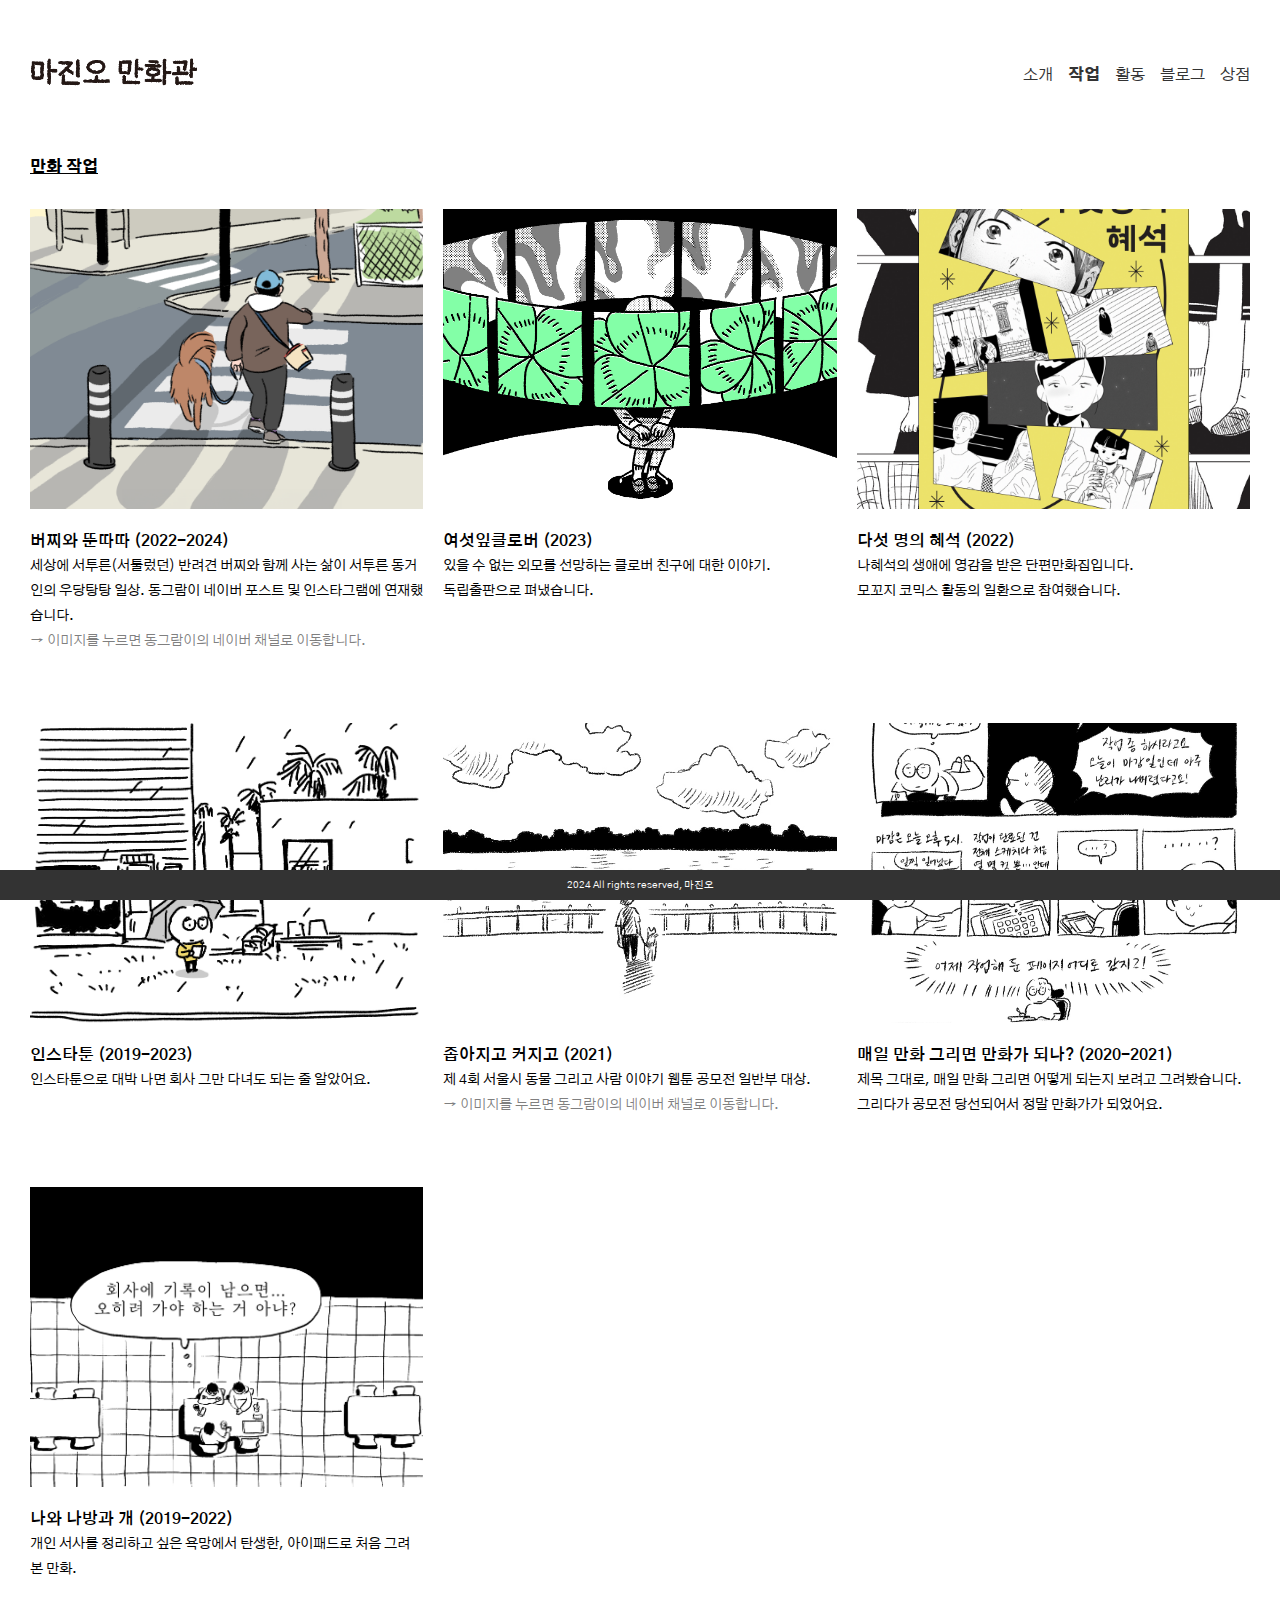
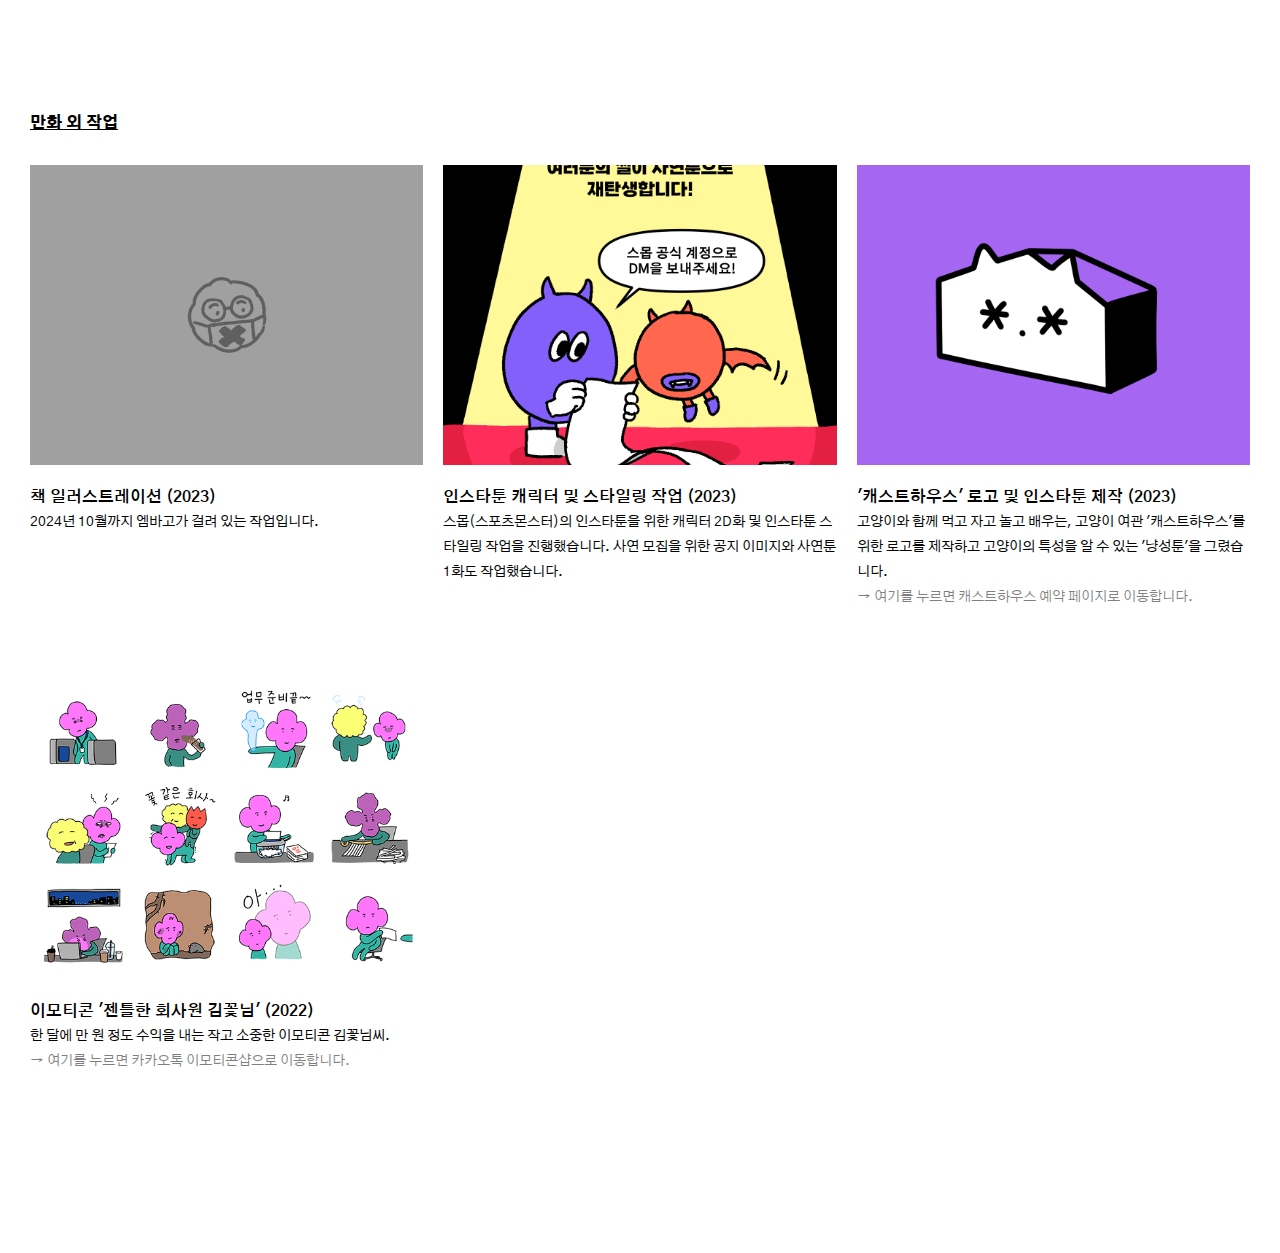
==== index.html @ d232bfde "Copy & Pasting from the original" ====
<!DOCTYPE html>
<html lang="en">
<head>
    <meta charset="UTF-8">
    <meta name="viewport" content="width=device-width, initial-scale=1.0">
    <title>마진오 만화관</title>
    <!-- Other meta tags and title -->
    <link href="reset.css" rel="stylesheet" />
    <link href="style.css" rel="stylesheet" />
    <link href="top-nav.css" rel="stylesheet" />
    <link href="section.css" rel="stylesheet" />
    <link href="footer.css" rel="stylesheet" />
    <!-- Other meta tags and title -->
    <style>
        @import url('https://fonts.googleapis.com/css2?family=Gothic+A1:wght@400;600;800&display=swap');
    </style> 

</head>
<body>
    <header>
        <!-- Top Navigation Bar Code -->
        <nav class="top-nav">
            <div class="home">
                <img src="img/header.png" height="30">
            </div>
            <ul class="menu" id="menu">
                <li><a href="introduction.html">소개</a></li>
                <li><a href="index.html"><span class="gothic-a1-extrabold">작업</span></a></li>
                <li><a href="activity.html">활동</a></li>
                <li><a href="blog.html">블로그</a></li>
                <li><a href="http://smartstore.naver.com/marginooo" target="_blank">상점</a></li>
            </ul>
            <img src="img/Hamburger_icon.png" id="hamburger">
        </nav>
        <nav class="mobile-nav"> 
            <ul class="mobile-menu hidden" id="mobile-menu">
                <li><a href="introduction.html">소개</a></li>
                <li><a href="index.html"><span class="gothic-a1-extrabold">작업</span></a></li>
                <li><a href="activity.html">활동</a></li>
                <li><a href="blog.html">블로그</a></li>
                <li><a href="http://smartstore.naver.com/marginooo" target="_blank">상점</a></li>
            </ul>
        </nav>
    </header>

    <main>

        <h2 class="gothic-a1-extrabold category">만화 작업</h2>
        <div class="works">
            <!-- 작업 관련 내용들 -->
            <div class="works-box">
                <div class="works-box-img">
                    <a href="https://post.naver.com/my/series/detail.naver?seriesNo=675885&memberNo=38419283" target="_blank">
                        <img src="img/works_2024_buzzy.png" /></a>
                </div>
                <div class="works-box-text">
                    <h3 class="gothic-a1-semibold">버찌와 뚠따따 (2022-2024)</h3>
                    <span>세상에 서투른(서툴렀던) 반려견 버찌와 함께 사는 삶이 서투른 동거인의 우당탕탕 일상. 동그람이 네이버 포스트 및 인스타그램에 연재했습니다.</span><br>
                    <a href="https://post.naver.com/my/series/detail.naver?seriesNo=675885&memberNo=38419283" target="_blank">
                        <span class="footnote">→ 이미지를 누르면 동그람이의 네이버 채널로 이동합니다.</span>
                    </a>
                </div>
            </div>

            <div class="works-box">
                <div class="works-box-img">
                    <a href="work_sixleaf.html" target="_self">
                        <img src="img/works_2023_clover.jpg" /></a>
                </div>
                <div class="works-box-text">
                    <h3 class="gothic-a1-semibold">여섯잎클로버 (2023)</h3>
                    <span>있을 수 없는 외모를 선망하는 클로버 친구에 대한 이야기. <br>독립출판으로 펴냈습니다.</span>
                </div>
            </div>

            <div class="works-box">
                <div class="works-box-img">
                    <a href="work_five.html" target="_self">
                      <img src="img/works_2022_hyeseock.jpg" /></a>
                </div>
                <div class="works-box-text">
                    <h3 class="gothic-a1-semibold">다섯 명의 혜석 (2022)</h3>
                    <span>나혜석의 생애에 영감을 받은 단편만화집입니다. <br>모꼬지 코믹스 활동의 일환으로 참여했습니다.</span>
                </div>
            </div>

            <div class="works-box">
                <div class="works-box-img">
                    <img src="img/works_2019_insta.png" />
                </div>
                <div class="works-box-text">
                    <h3 class="gothic-a1-semibold">인스타툰 (2019-2023) </h3>
                    <span>인스타툰으로 대박 나면 회사 그만 다녀도 되는 줄 알았어요.</span>
                </div>
            </div>

            <div class="works-box">
                <div class="works-box-img">
                    <a href="https://post.naver.com/viewer/postView.naver?volumeNo=32727237&memberNo=38419283&navigationType=push" target="_blank">
                        <img src="img/works_2021_small big.jpg" /></a>
                </div>
                <div class="works-box-text">
                    <h3 class="gothic-a1-semibold">좁아지고 커지고 (2021)</h3>
                    <span>제 4회 서울시 동물 그리고 사람 이야기 웹툰 공모전 일반부 대상.</span><br>
                    <a href="https://post.naver.com/viewer/postView.naver?volumeNo=32727237&memberNo=38419283&navigationType=push" target="_blank">
                        <span class="footnote">→ 이미지를 누르면 동그람이의 네이버 채널로 이동합니다.</span>
                    </a>
                </div>
            </div>

            <div class="works-box">
                <div class="works-box-img">
                    <img src="img/works_2021_diary.jpg" />
                </div>
                <div class="works-box-text">
                    <h3 class="gothic-a1-semibold">매일 만화 그리면 만화가 되나? (2020-2021)</h3>
                    <span>제목 그대로, 매일 만화 그리면 어떻게 되는지 보려고 그려봤습니다.<br>
                    그리다가 공모전 당선되어서 정말 만화가가 되었어요.</span>
                </div>
            </div>
        
            <div class="works-box">
                <div class="works-box-img">
                    <img src="img/works_2019_nanagae.png" />
                </div>
                <div class="works-box-text">
                    <h3 class="gothic-a1-semibold">나와 나방과 개 (2019-2022)</h3>
                    <span>개인 서사를 정리하고 싶은 욕망에서 탄생한, 아이패드로 처음 그려 본 만화.</span>
                </div>
            </div>

        </div>

        <!-- 만화 외 작업들 -->
        <h2 class="gothic-a1-extrabold category">만화 외 작업</h2>
        <div class="works">

            <div class="works-box">
                <div class="works-box-img">
                    <img src="img/embargo.png" />
                </div>
                <div class="works-box-text">
                    <h3 class="gothic-a1-semibold">책 일러스트레이션 (2023)</h3>
                    <span>2024년 10월까지 엠바고가 걸려 있는 작업입니다.</span>
                </div>
            </div>

            <div class="works-box">
                <div class="works-box-img">
                    <img src="img/works_2023_smob.png" />
                </div>
                <div class="works-box-text">
                    <h3 class="gothic-a1-semibold">인스타툰 캐릭터 및 스타일링 작업 (2023)</h3>
                    <span>스몹(스포츠몬스터)의 인스타툰을 위한 캐릭터 2D화 및 인스타툰 스타일링 작업을 진행했습니다. 사연 모집을 위한 공지 이미지와 사연툰 1화도 작업했습니다.</span>
                </div>
            </div>

            <div class="works-box">
                <div class="works-box-img">
                    <a href="#" target="_self">
                       <img src="img/works_2023_casthouse.png" />
                    </a>
                </div>
                <div class="works-box-text">
                    <h3 class="gothic-a1-semibold">'캐스트하우스' 로고 및 인스타툰 제작 (2023)</h3>
                    <span>고양이와 함께 먹고 자고 놀고 배우는, 고양이 여관 '캐스트하우스'를 위한 로고를 제작하고
                        고양이의 특성을 알 수 있는 '냥성툰'을 그렸습니다.
                    </span><br>
                    <a href="https://booking.naver.com/booking/3/bizes/958368" target="_blank">
                        <span class="footnote">→ 여기를 누르면 캐스트하우스 예약 페이지로 이동합니다.</span></a>
                </div>
            </div>

            <div class="works-box">
                <div class="works-box-img">
                    <a href="#" target="_self">
                        <img src="img/works_2022_emot.png" />
                    </a>
                </div>
                <div class="works-box-text">
                    <h3 class="gothic-a1-semibold">이모티콘 '젠틀한 회사원 김꽃님' (2022)</h3>
                    <span>한 달에 만 원 정도 수익을 내는 작고 소중한 이모티콘 김꽃님씨.</span><br>
                    <a href="https://e.kakao.com/t/gentle-employee-kkotnim-kim?t_ch=share_link_web" target="_blank">
                        <span class="footnote">→ 여기를 누르면 카카오톡 이모티콘샵으로 이동합니다.</span></a>
                </div>
            </div>

        </div>
 
    </main>

    <footer>
        <div class="footer-content gothic-a1-regular" >
            <p>2024 All rights reserved, 마진오</p>
        </div>
    </footer>

    <script src="script.js"></script>

</body>
</html>
---- style.css ----
.gothic-a1-regular {
  font-family: "Gothic A1", sans-serif;
  font-weight: 400;
  font-style: normal;
  }
  
.gothic-a1-semibold {
  font-family: "Gothic A1", sans-serif;
  font-weight: 600;
  font-style: normal;
}
  
.gothic-a1-extrabold {
  font-family: "Gothic A1", sans-serif;
  font-weight: 800;
  font-style: normal;
}

body {
  font-family: "Gothic A1", sans-serif;
  width: 100%;
  padding-top: 10vh;
  display: flex;
  margin: 0;
  font-size: 16px;
  line-height: 150%;
}

main {
  margin: 45px 10px 30px 10px;
  padding: 20px;
  width: 100%;
}

.headline {
  font-size: 25px;
  padding-bottom: 7px;
}

.middleline {
  font-size: 15px;
  color: rgba(0,0,0,0.6);
}

.footnote {
  font-size: 13px;
  color: rgba(0,0,0,0.5);
}

.border {
  border: 1px solid rgba(0,0,0,0.2);
}

.category {
  margin-bottom: 30px;
  text-decoration: underline;
}

.link {
  text-decoration: underline;
  color: rgb(40, 111, 255);
}

.inactive {
  color: rgba(0,0,0,0.5);
}
---- top-nav.css ----
/* Top Navigation Bar */
header {
    background: #ffffff;
    position: fixed;
    top: 0;
    left: 0;
    width: 100%;
    height: 10vh; /* 10% of viewport height */
    z-index: 1000;
    padding-bottom: 15px;
}

.top-nav {
    display: flex;
    justify-content: space-between;
    align-items: center;
    height: 100%;
    padding: 30px;
}

.hidden {
    display: none;
}

#hamburger {
    height: 30px;
}

ul{
    list-style-type: none;
    padding-inline-start: 0px!important;
}

li{
    list-style-type: none;
}

#menu li {
    padding-right: 15px;
}

#menu li:last-child {
    padding-right: 0px;
}

.top-nav a,
#mobile-menu a {
    text-decoration: none;
    color: #333;
}

@media screen and (min-width: 625px) {

    #menu {
        display: flex;
    }

    #hamburger {
        display: none;
    }

    #mobile-menu {
        display: none;
    }
}

@media screen and (max-width: 625px) {

    #menu {
        display: none;
    }

    #mobile-menu {
        width: 100%;
        position: fixed;
        top: 85px;
    }

    #mobile-menu > li {
        list-style-type: none;
        width: 100%;
        padding: 5px;
        display: flex;
        justify-content: center;
        align-content: center;
        background-color: rgb(255, 255, 255, 0.9);
    }

    #mobile-menu > li:hover {
        background-color: rgb(255, 255, 255, 1);
    }
}
---- section.css ----
.my-profile {
    margin-bottom: 50px;
}

.my-profile img {
    margin-bottom: 20px;
}

.profile-text {
    margin-bottom: 30px;
}

.profile-pic {
    width: 100%;
}

.works {
    display: grid;
    grid-template-columns: repeat(auto-fit, minmax(350px, 1fr));
    gap: 20px; /* Gap between the boxes */
}

.works-box {
    display: flex;
    flex-direction: column;
    width: 100%;
}

.works-box:last-child {
    margin-bottom: 80px;
}

.works-box-text {
    margin-bottom: 50px;
}

.works-box-text span {
    font-size: 14px;
}

.works-box-img {
    height: 300px;
    overflow: hidden;
    position: relative;
    margin-bottom: 20px;
}

.works-box-img img {
    width: 100%;
    height: 100%;
    object-fit: cover;
    object-position: center center;
    transition: opacity 0.3s ease;
}

.works-box-img:hover img {
    opacity: 0.5; /* Dim the image */
}

.works-detail-text {
    font-size: 15px;
}

.works-detail-img img {
    width: 100%;
    height: auto;
}

/* 큰 화면일 때 */
@media screen and (min-width: 800px) {
    
    .works-detail-img {
        display: flex;
        overflow-x: auto;
        height: 570px; /* Set the height of the scroll container */
        padding: 15px;
        box-sizing: border-box;
        margin-bottom: 40px;
    }
    
    .works-detail-img img {
        height: 100%; /* Set the height of the images to 100% of the container height */
        margin-right: 15px; /* Add some space between images */
        object-fit: cover; /* Ensure images cover the full height without distortion */
    }

    .my-profile {
        display: flex;
        flex-direction: row;
    }

    .my-profile img {
        object-fit: cover;
        min-width: 400px;
        max-width: 460px;
        margin-right: 25px;
    }
}

/* 작은 화면일 때 */
@media screen and (max-width: 800px) {

.works-detail-img {
    width: 100%;
}

}
---- footer.css ----
/* Footer */
footer {
    position: fixed;
    bottom: 0;
    left: 0;
    width: 100%;
    background-color: #333;
    color: #fff;
    text-align: center;
    height: 30px;
    display: flex;
    align-items: center;
    justify-content: center;
}

.footer-content {
    font-size: 0.6rem;
    display: center;
}
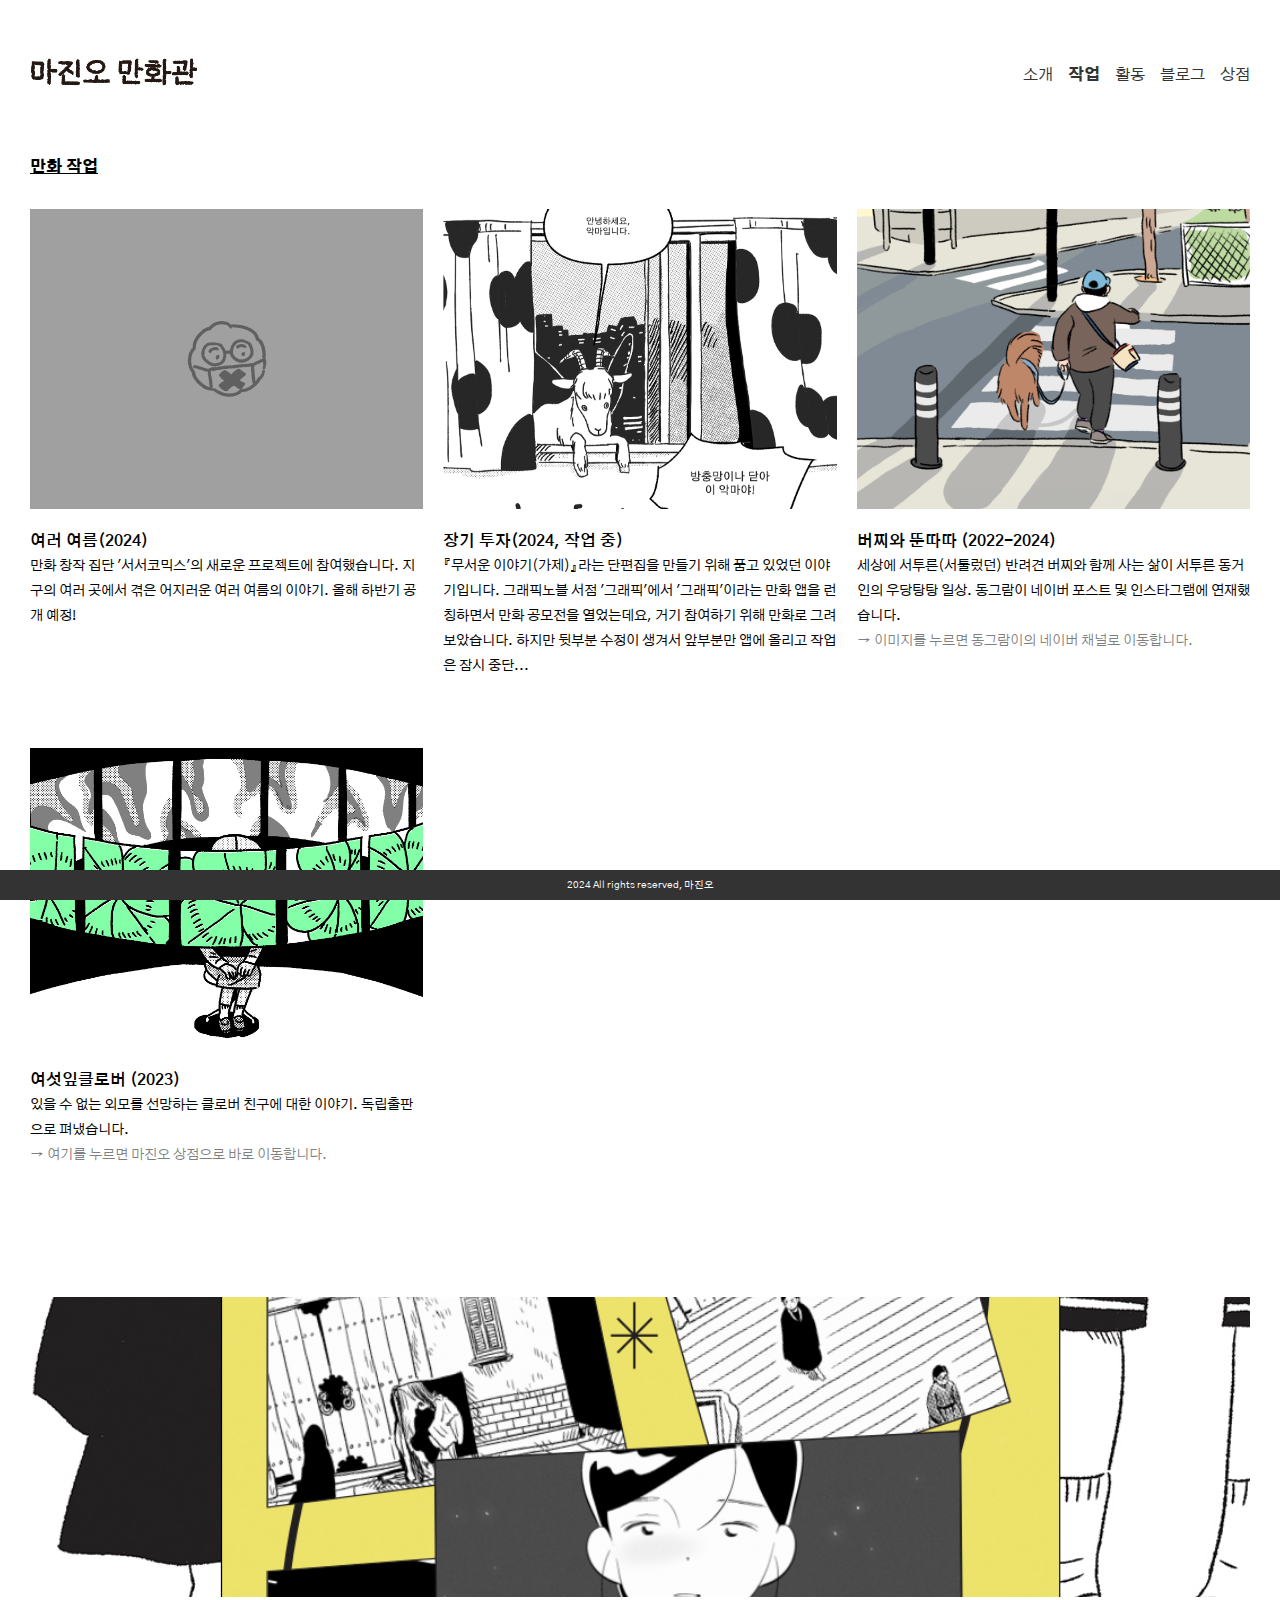
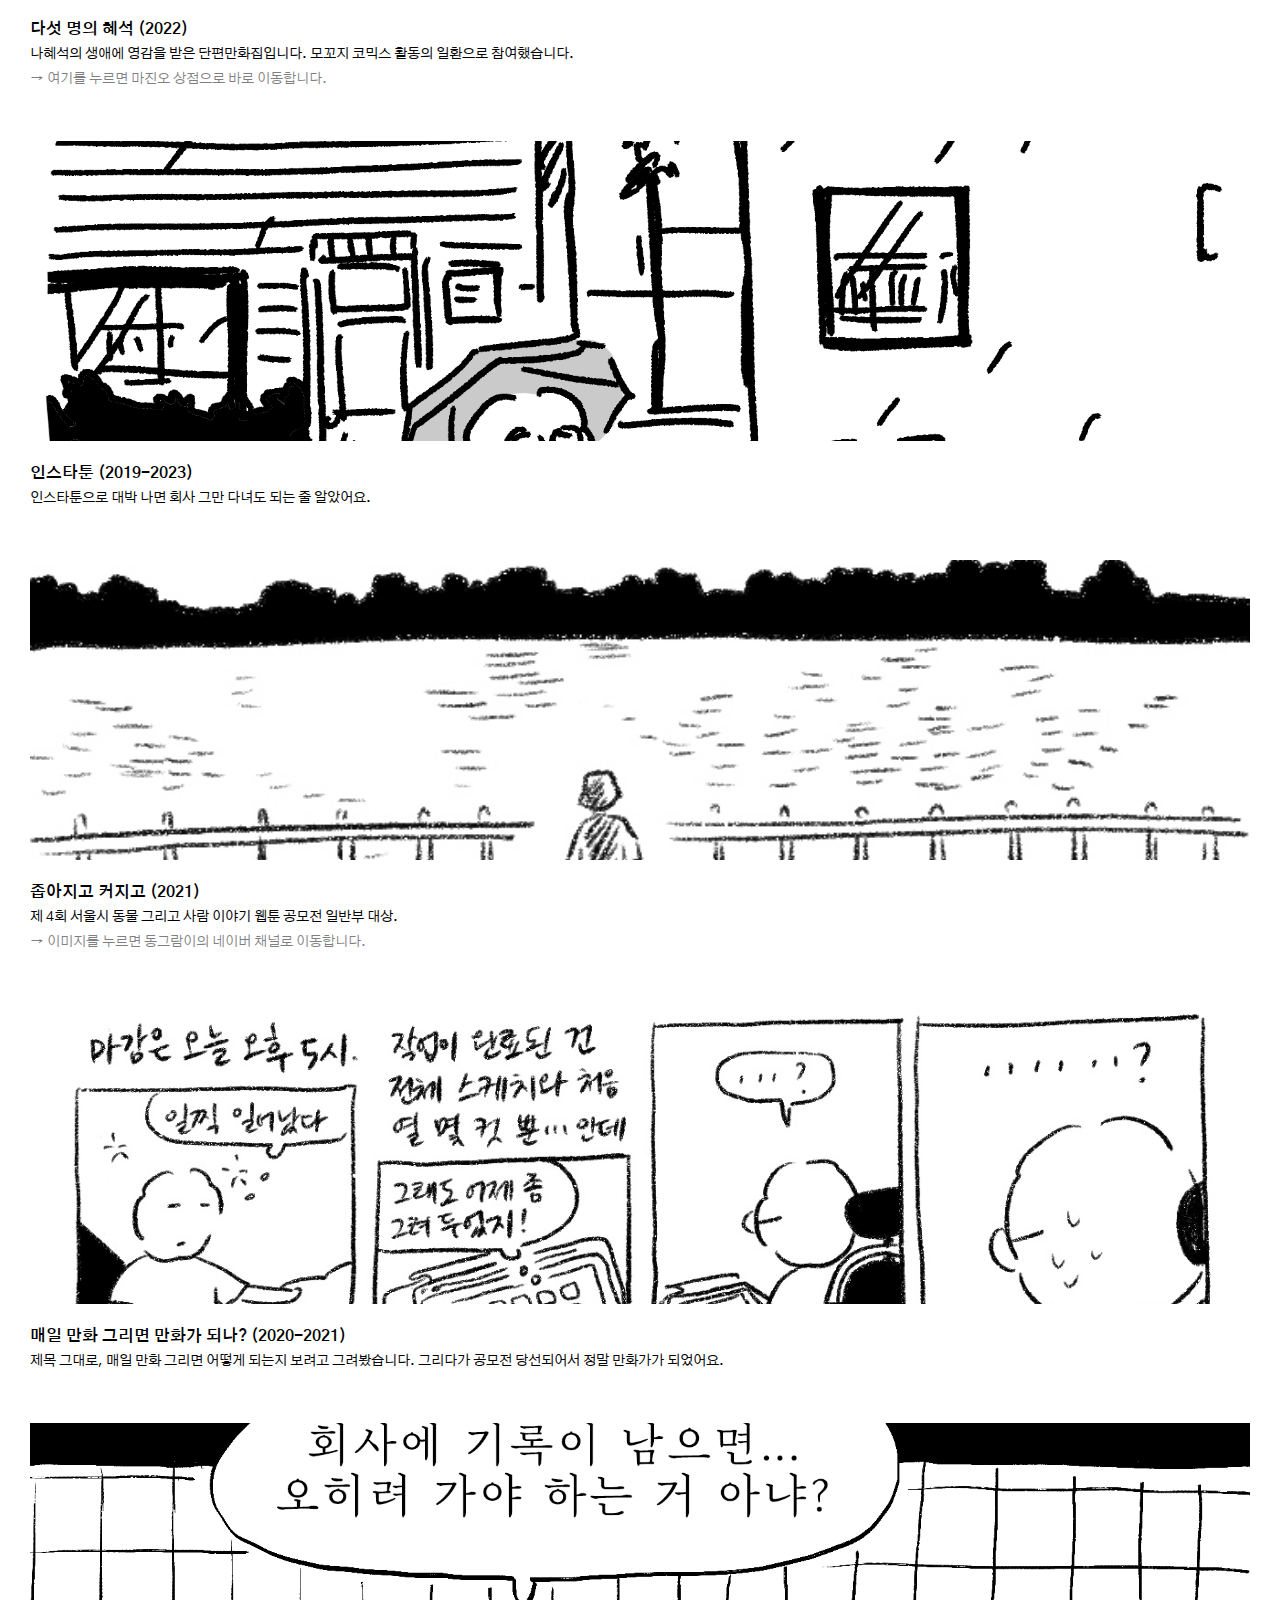
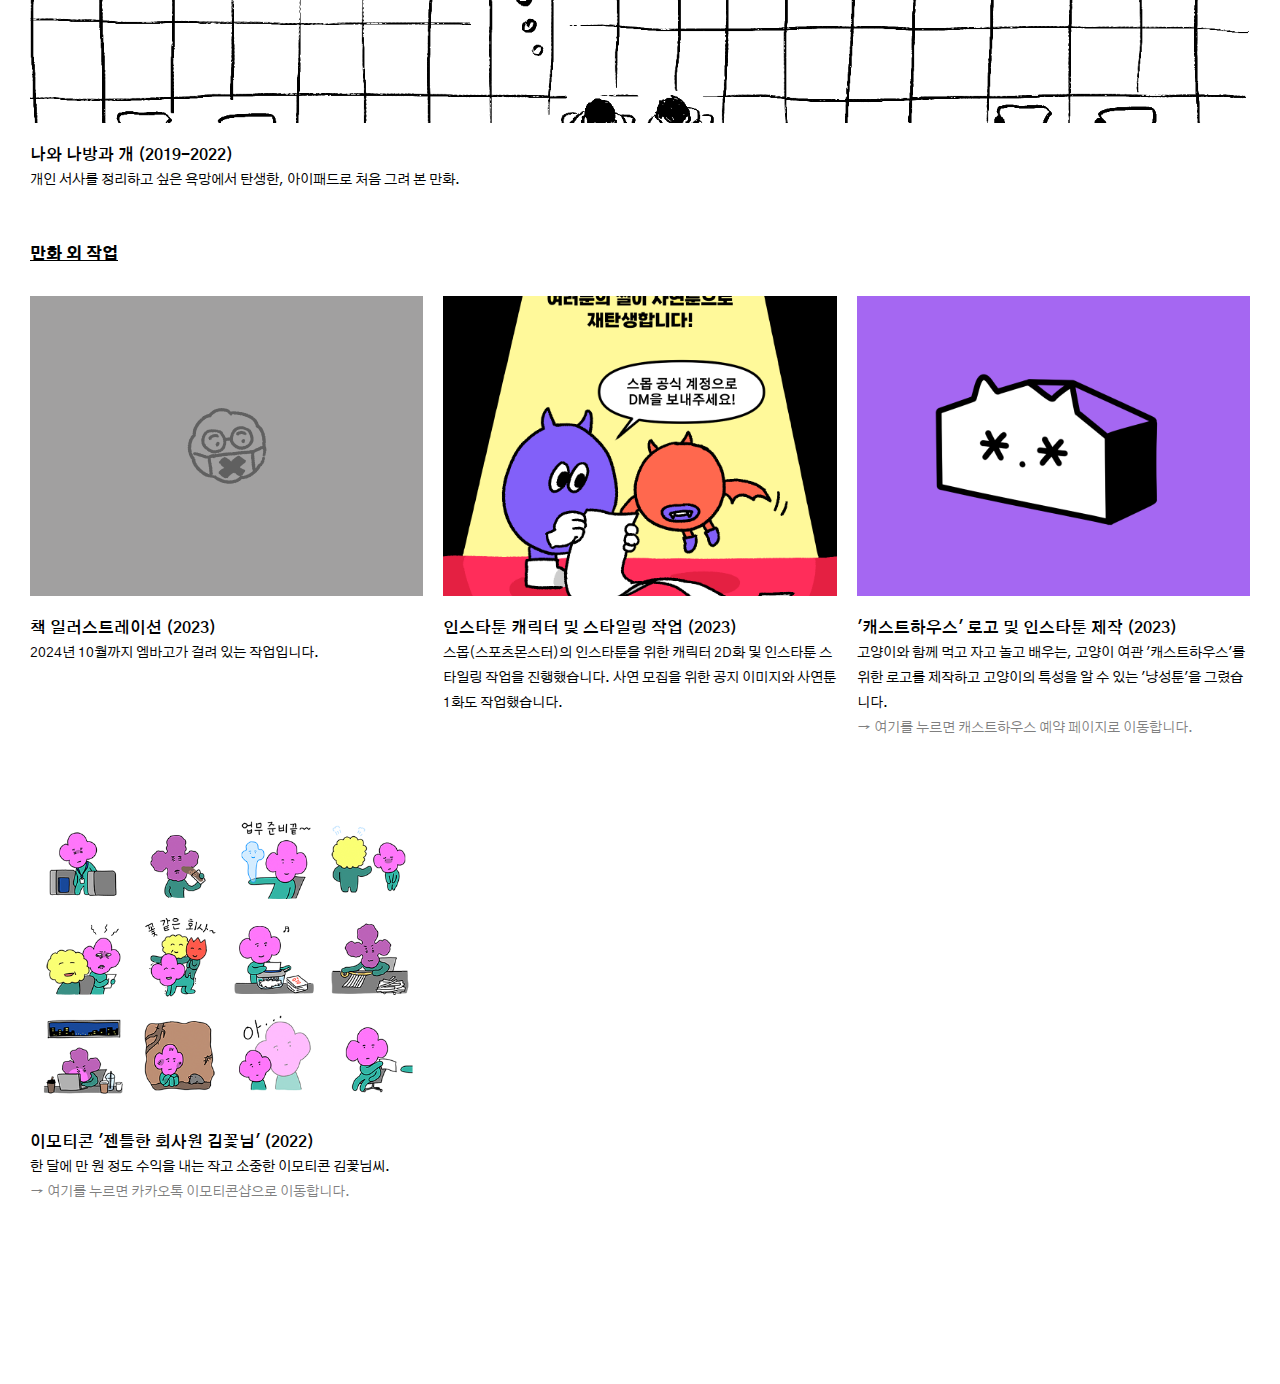
==== commit 777e368a: "Update" ====
--- a/index.html
+++ b/index.html
@@ -50,6 +50,28 @@
             <!-- 작업 관련 내용들 -->
             <div class="works-box">
                 <div class="works-box-img">
+                    <img src="img/embargo.png" />
+                </div>
+                <div class="works-box-text">
+                    <h3 class="gothic-a1-semibold">여러 여름(2024)</h3>
+                    <span>만화 창작 집단 '서서코믹스'의 새로운 프로젝트에 참여했습니다. 지구의 여러 곳에서 겪은 어지러운 여러 여름의 이야기. 올해 하반기 공개 예정!</span>
+                </div>
+            </div>
+
+            <div class="works-box">
+                <div class="works-box-img">
+                    <img src="img/works_2024_invest.png" />
+                </div>
+                <div class="works-box-text">
+                    <h3 class="gothic-a1-semibold">장기 투자(2024, 작업 중)</h3>
+                    <span>『무서운 이야기(가제)』라는 단편집을 만들기 위해 품고 있었던 이야기입니다. 그래픽노블 서점 '그래픽'에서 '그래픽'이라는 만화 앱을 런칭하면서
+                        만화 공모전을 열었는데요, 거기 참여하기 위해 만화로 그려보았습니다. 하지만 뒷부분 수정이 생겨서 앞부분만 앱에 올리고 작업은 잠시 중단...
+                    </span>
+                </div>
+            </div>
+
+            <div class="works-box">
+                <div class="works-box-img">
                     <a href="https://post.naver.com/my/series/detail.naver?seriesNo=675885&memberNo=38419283" target="_blank">
                         <img src="img/works_2024_buzzy.png" /></a>
                 </div>
@@ -69,7 +91,10 @@
                 </div>
                 <div class="works-box-text">
                     <h3 class="gothic-a1-semibold">여섯잎클로버 (2023)</h3>
-                    <span>있을 수 없는 외모를 선망하는 클로버 친구에 대한 이야기. <br>독립출판으로 펴냈습니다.</span>
+                    <span>있을 수 없는 외모를 선망하는 클로버 친구에 대한 이야기. 독립출판으로 펴냈습니다.</span><br>
+                    <a href="https://smartstore.naver.com/marginooo/products/10624830404" target="_blank">
+                        <span class="footnote">→ 여기를 누르면 마진오 상점으로 바로 이동합니다.</span></a>
+                </div>
                 </div>
             </div>
 
@@ -80,7 +105,10 @@
                 </div>
                 <div class="works-box-text">
                     <h3 class="gothic-a1-semibold">다섯 명의 혜석 (2022)</h3>
-                    <span>나혜석의 생애에 영감을 받은 단편만화집입니다. <br>모꼬지 코믹스 활동의 일환으로 참여했습니다.</span>
+                    <span>나혜석의 생애에 영감을 받은 단편만화집입니다. 모꼬지 코믹스 활동의 일환으로 참여했습니다.</span><br>
+                    <a href="https://smartstore.naver.com/marginooo/products/10624763551" target="_blank">
+                        <span class="footnote">→ 여기를 누르면 마진오 상점으로 바로 이동합니다.</span></a>
+                </div>
                 </div>
             </div>
 
@@ -114,8 +142,7 @@
                 </div>
                 <div class="works-box-text">
                     <h3 class="gothic-a1-semibold">매일 만화 그리면 만화가 되나? (2020-2021)</h3>
-                    <span>제목 그대로, 매일 만화 그리면 어떻게 되는지 보려고 그려봤습니다.<br>
-                    그리다가 공모전 당선되어서 정말 만화가가 되었어요.</span>
+                    <span>제목 그대로, 매일 만화 그리면 어떻게 되는지 보려고 그려봤습니다. 그리다가 공모전 당선되어서 정말 만화가가 되었어요.</span>
                 </div>
             </div>
         
--- a/style.css
+++ b/style.css
@@ -27,9 +27,9 @@
 }
 
 main {
-  margin: 45px 10px 30px 10px;
-  padding: 20px;
+  margin: 65px 30px 50px 30px;
   width: 100%;
+  box-sizing: border-box;
 }
 
 .headline {
--- a/section.css
+++ b/section.css
@@ -40,6 +40,7 @@
 
 .works-box-img {
     height: 300px;
+    width: 100%;
     overflow: hidden;
     position: relative;
     margin-bottom: 20px;
@@ -100,8 +101,19 @@
 /* 작은 화면일 때 */
 @media screen and (max-width: 800px) {
 
-.works-detail-img {
-    width: 100%;
+    .works-detail-img {
+        width: 100%;
+    }
+
+    .works-detail-img:last-child {
+        margin-bottom: 20px;
+    }
+
 }
 
+@media (max-width: 600px) {
+    .works {
+        grid-template-columns: 1fr; /* Single column on small screens */
+    }
+
 }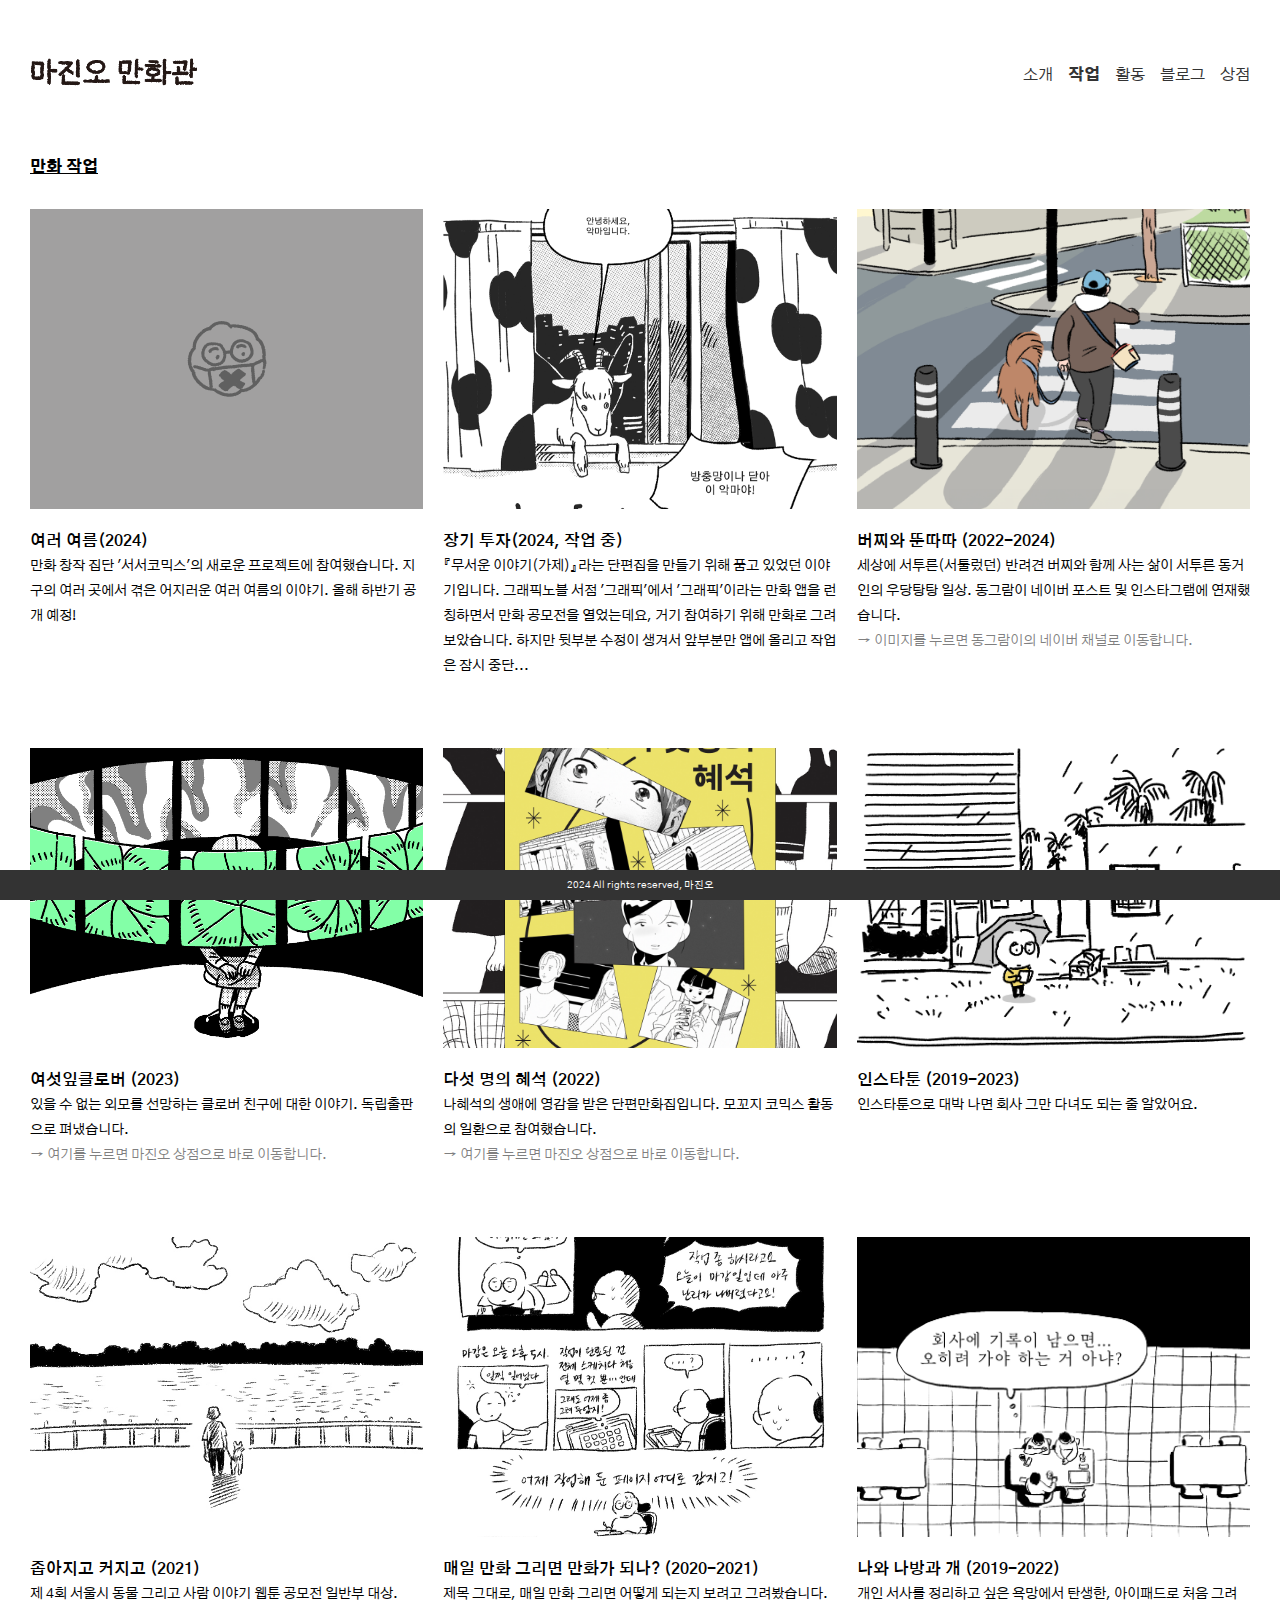
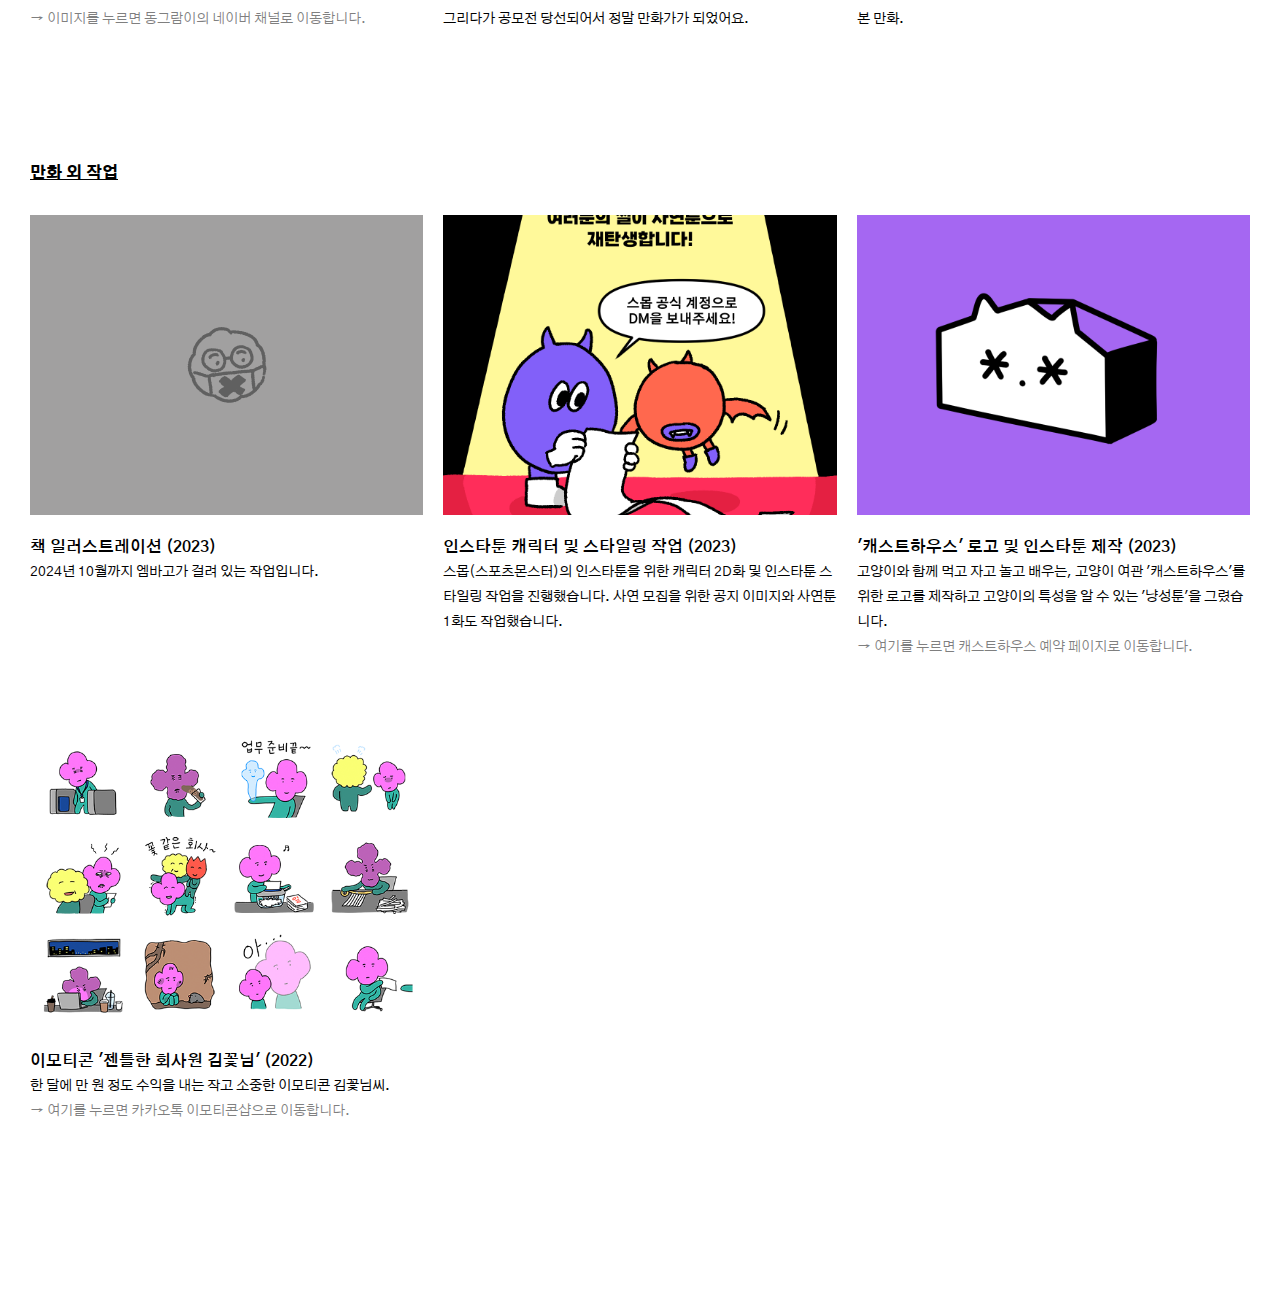
==== commit 8c50f036: "Header image + index error" ====
--- a/index.html
+++ b/index.html
@@ -21,7 +21,7 @@
         <!-- Top Navigation Bar Code -->
         <nav class="top-nav">
             <div class="home">
-                <img src="img/header.png" height="30">
+                <a href="index.html" target="_self"><img src="img/header.png" height="30"></a>
             </div>
             <ul class="menu" id="menu">
                 <li><a href="introduction.html">소개</a></li>
@@ -95,7 +95,6 @@
                     <a href="https://smartstore.naver.com/marginooo/products/10624830404" target="_blank">
                         <span class="footnote">→ 여기를 누르면 마진오 상점으로 바로 이동합니다.</span></a>
                 </div>
-                </div>
             </div>
 
             <div class="works-box">
@@ -108,7 +107,6 @@
                     <span>나혜석의 생애에 영감을 받은 단편만화집입니다. 모꼬지 코믹스 활동의 일환으로 참여했습니다.</span><br>
                     <a href="https://smartstore.naver.com/marginooo/products/10624763551" target="_blank">
                         <span class="footnote">→ 여기를 누르면 마진오 상점으로 바로 이동합니다.</span></a>
-                </div>
                 </div>
             </div>
 
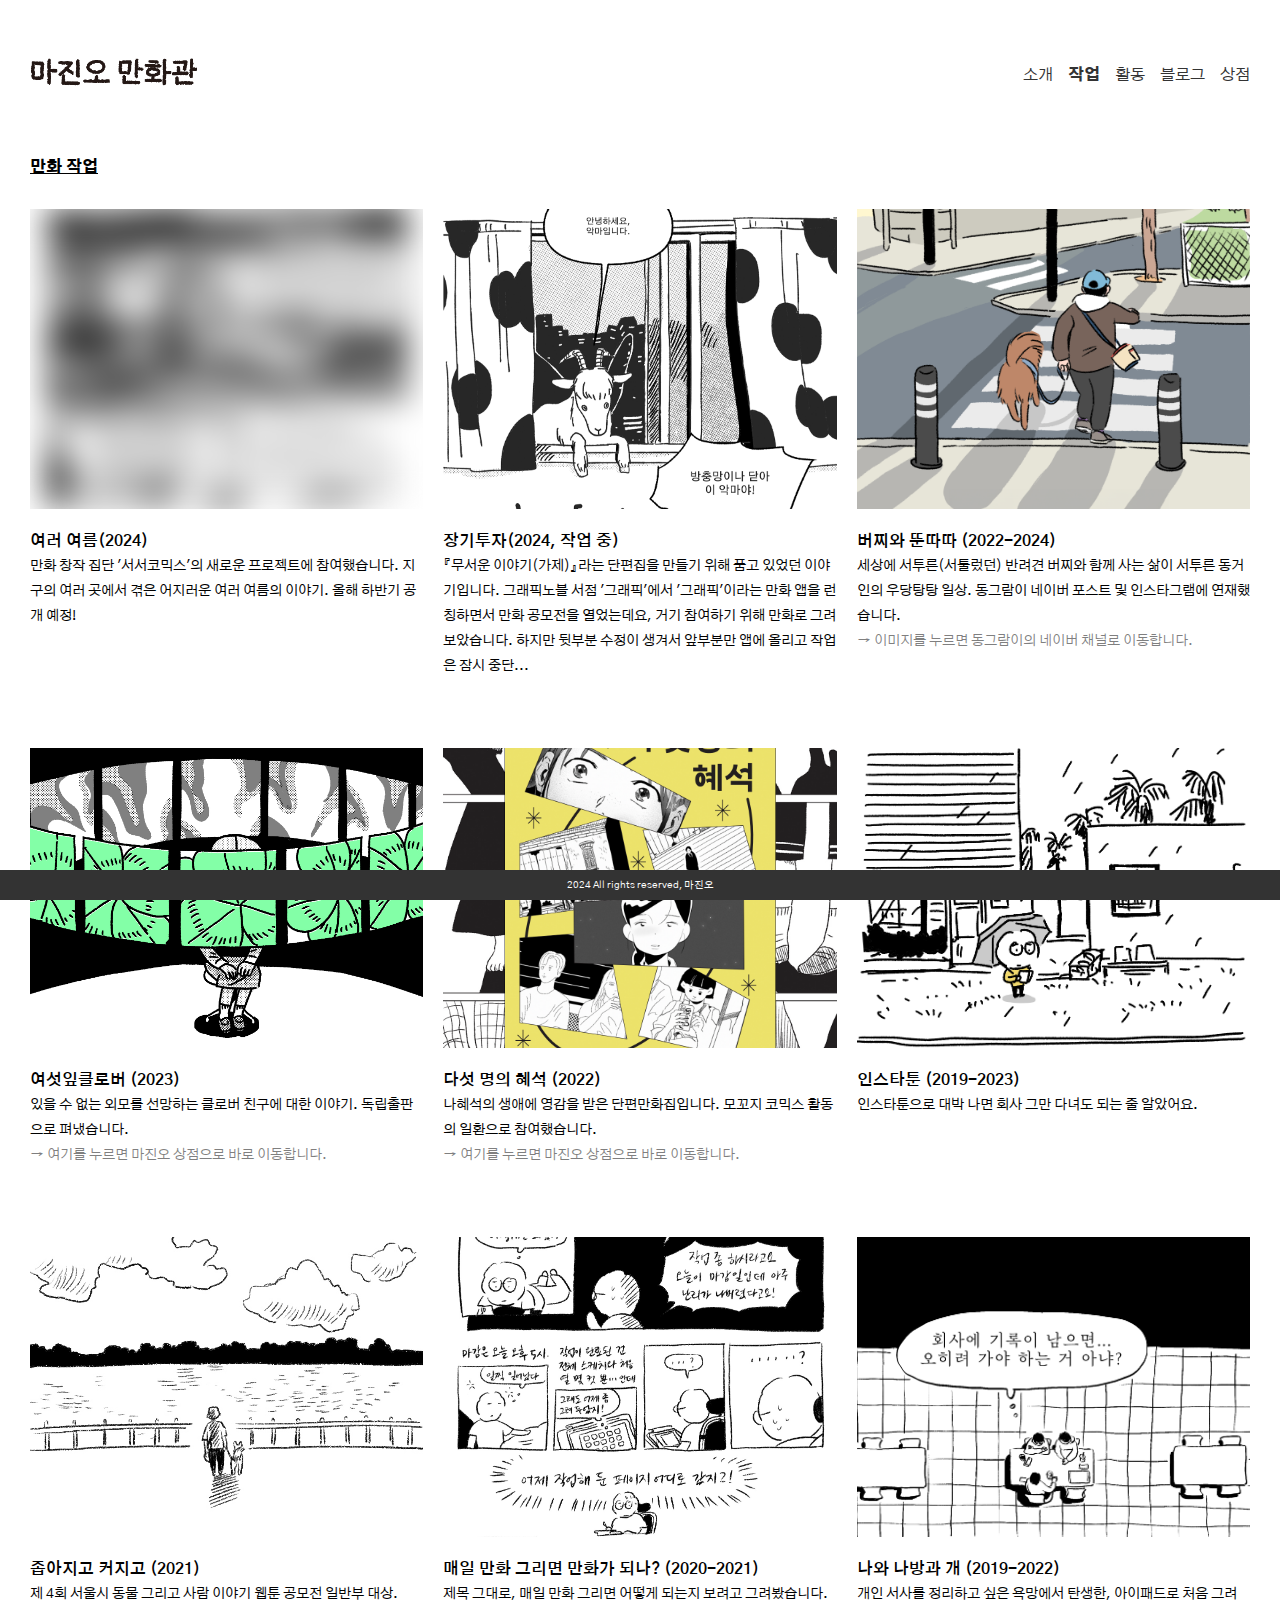
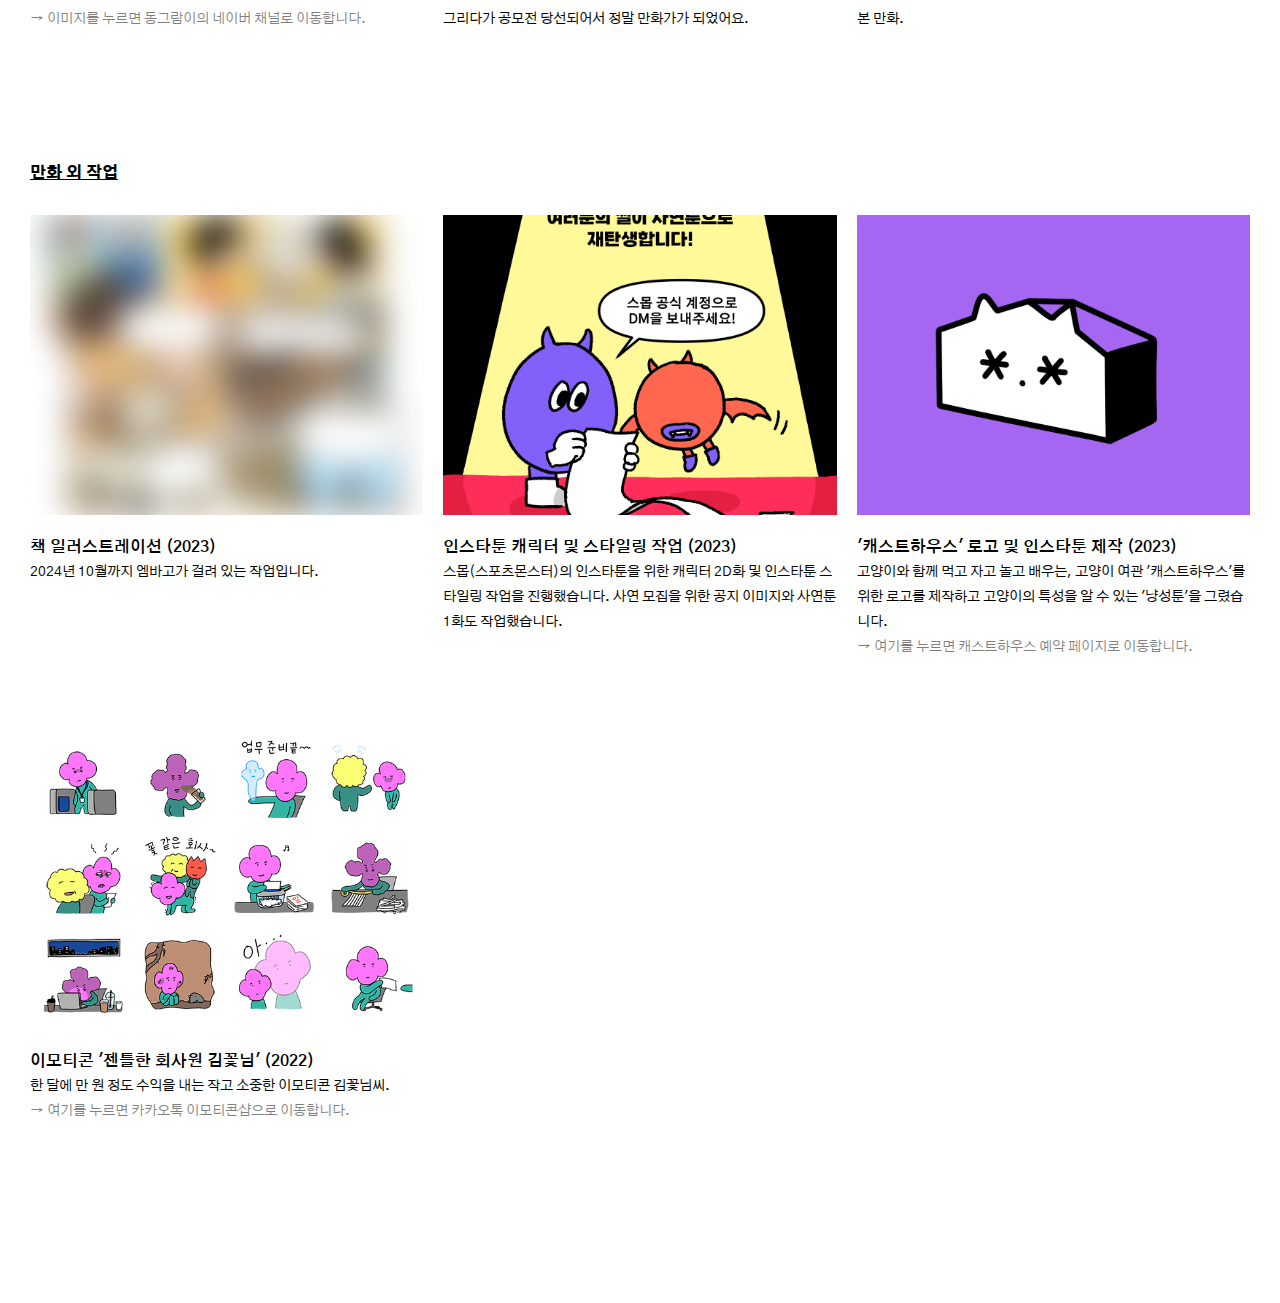
==== commit f26ec7ea: "Overall update" ====
--- a/index.html
+++ b/index.html
@@ -50,7 +50,7 @@
             <!-- 작업 관련 내용들 -->
             <div class="works-box">
                 <div class="works-box-img">
-                    <img src="img/embargo.png" />
+                    <img src="img/works_2024_summers.png" class="blur" />
                 </div>
                 <div class="works-box-text">
                     <h3 class="gothic-a1-semibold">여러 여름(2024)</h3>
@@ -60,10 +60,10 @@
 
             <div class="works-box">
                 <div class="works-box-img">
-                    <img src="img/works_2024_invest.png" />
-                </div>
-                <div class="works-box-text">
-                    <h3 class="gothic-a1-semibold">장기 투자(2024, 작업 중)</h3>
+                    <a href="work_invest.html" target="_self"><img src="img/works_2024_invest.png" /></a>
+                </div>
+                <div class="works-box-text">
+                    <h3 class="gothic-a1-semibold">장기투자(2024, 작업 중)</h3>
                     <span>『무서운 이야기(가제)』라는 단편집을 만들기 위해 품고 있었던 이야기입니다. 그래픽노블 서점 '그래픽'에서 '그래픽'이라는 만화 앱을 런칭하면서
                         만화 공모전을 열었는데요, 거기 참여하기 위해 만화로 그려보았습니다. 하지만 뒷부분 수정이 생겨서 앞부분만 앱에 올리고 작업은 잠시 중단...
                     </span>
@@ -162,7 +162,7 @@
 
             <div class="works-box">
                 <div class="works-box-img">
-                    <img src="img/embargo.png" />
+                    <img src="img/works_2023_textbook.png" class="blur" />
                 </div>
                 <div class="works-box-text">
                     <h3 class="gothic-a1-semibold">책 일러스트레이션 (2023)</h3>
--- a/style.css
+++ b/style.css
@@ -35,6 +35,8 @@
 .headline {
   font-size: 25px;
   padding-bottom: 7px;
+  line-height: 130%;
+
 }
 
 .middleline {
@@ -63,4 +65,8 @@
 
 .inactive {
   color: rgba(0,0,0,0.5);
+}
+
+.blur {
+  filter: blur(1rem);
 }